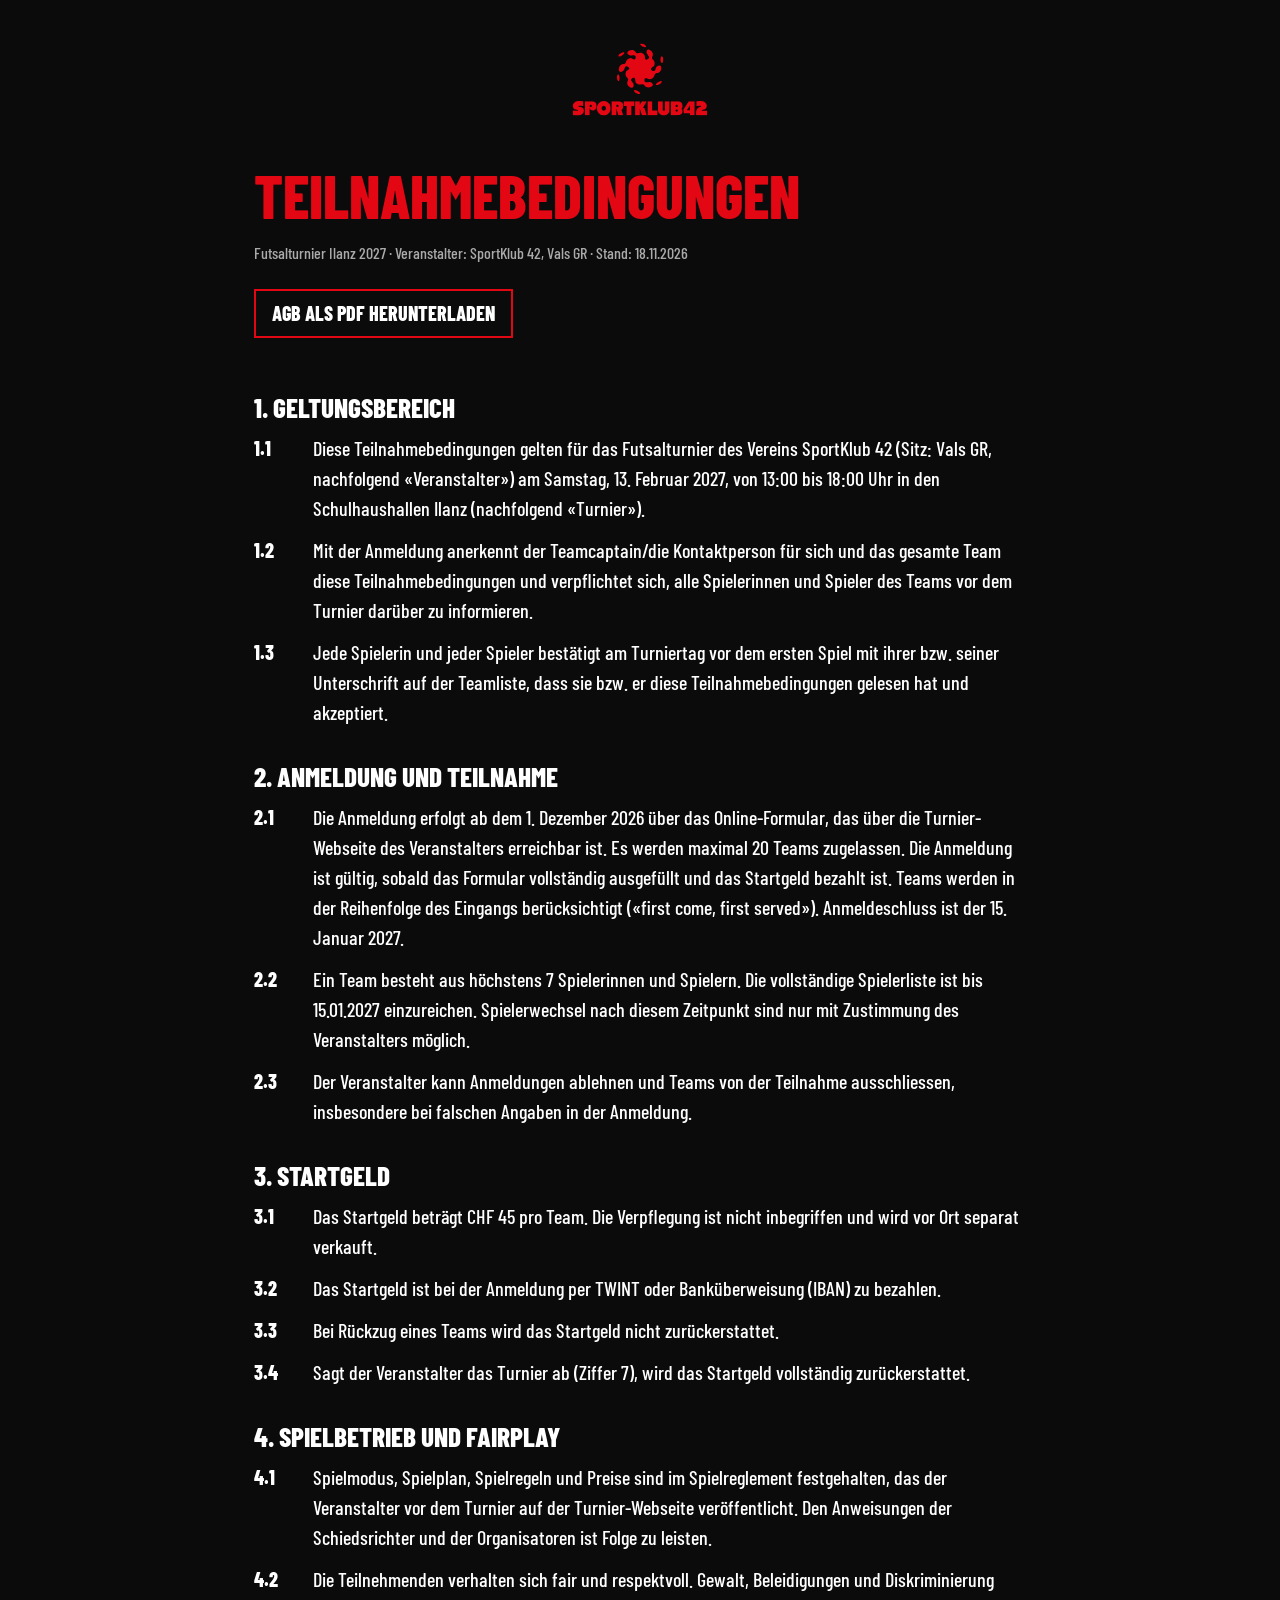
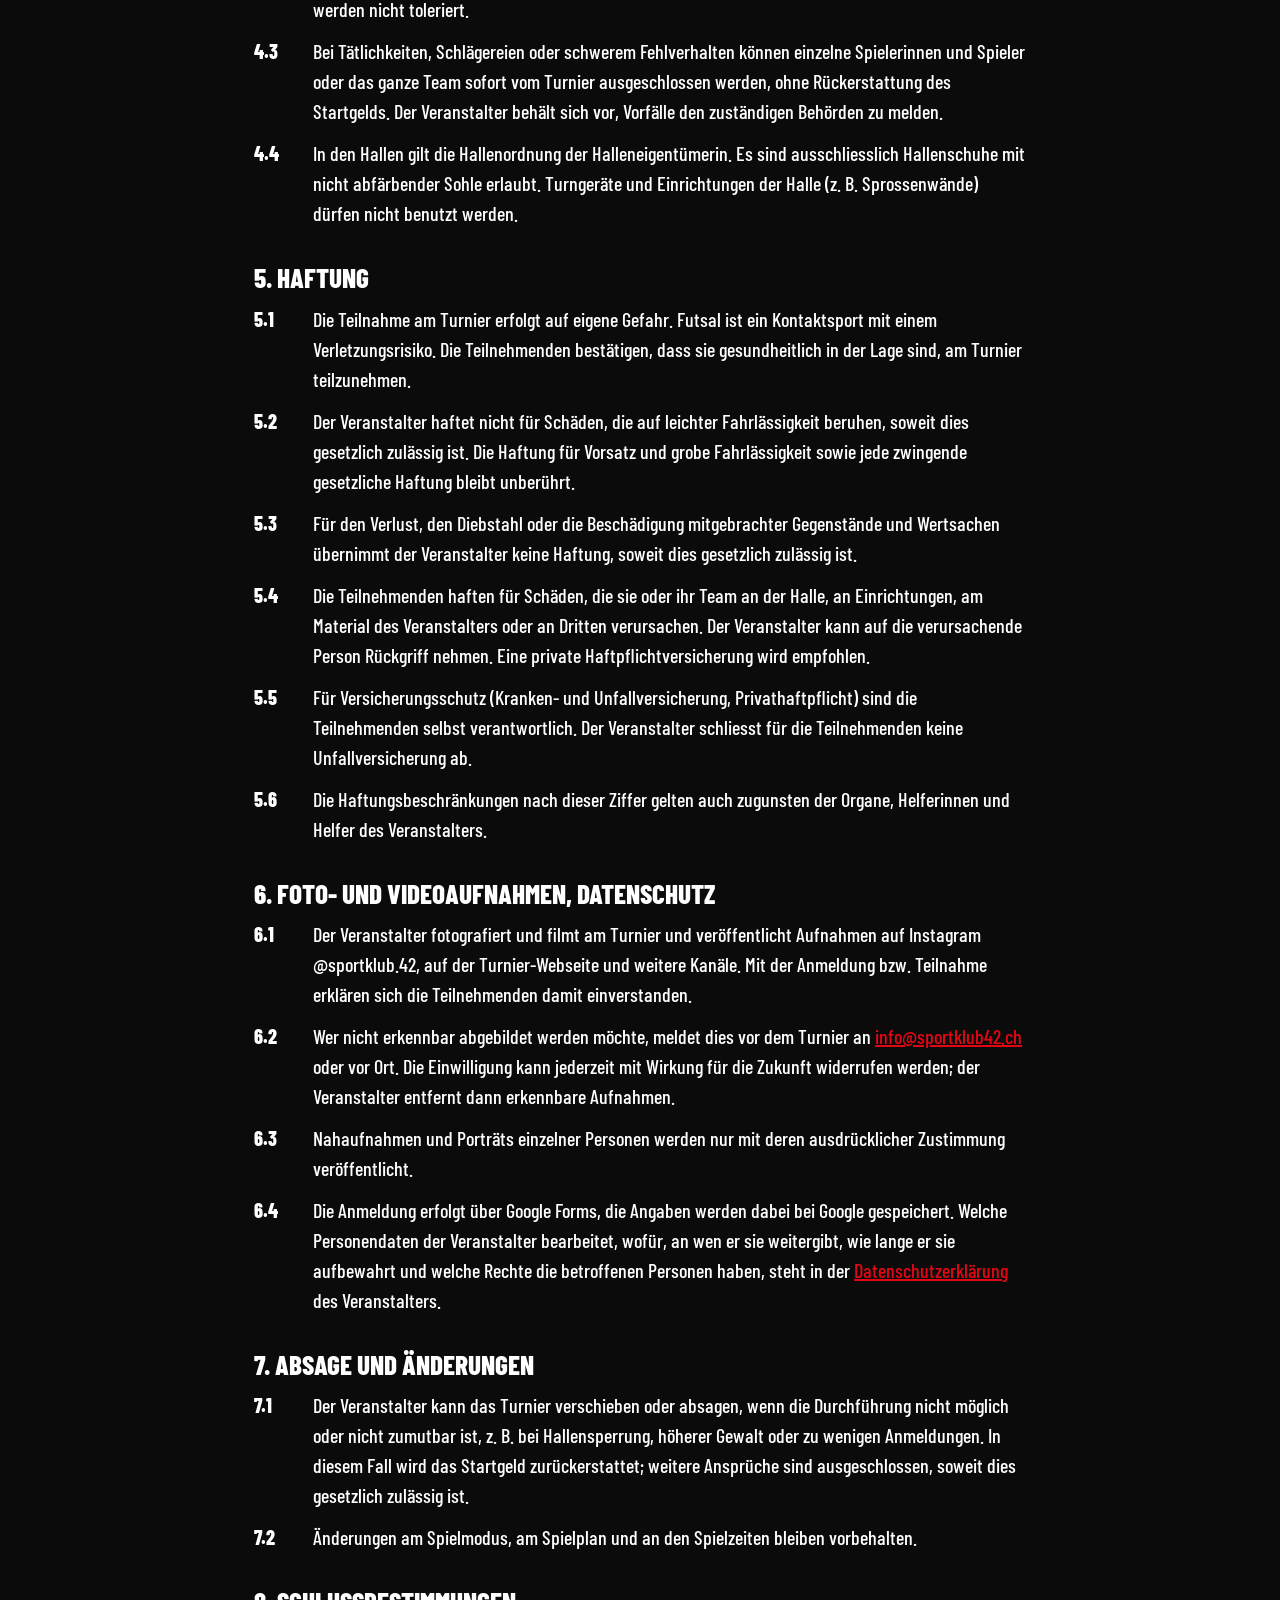
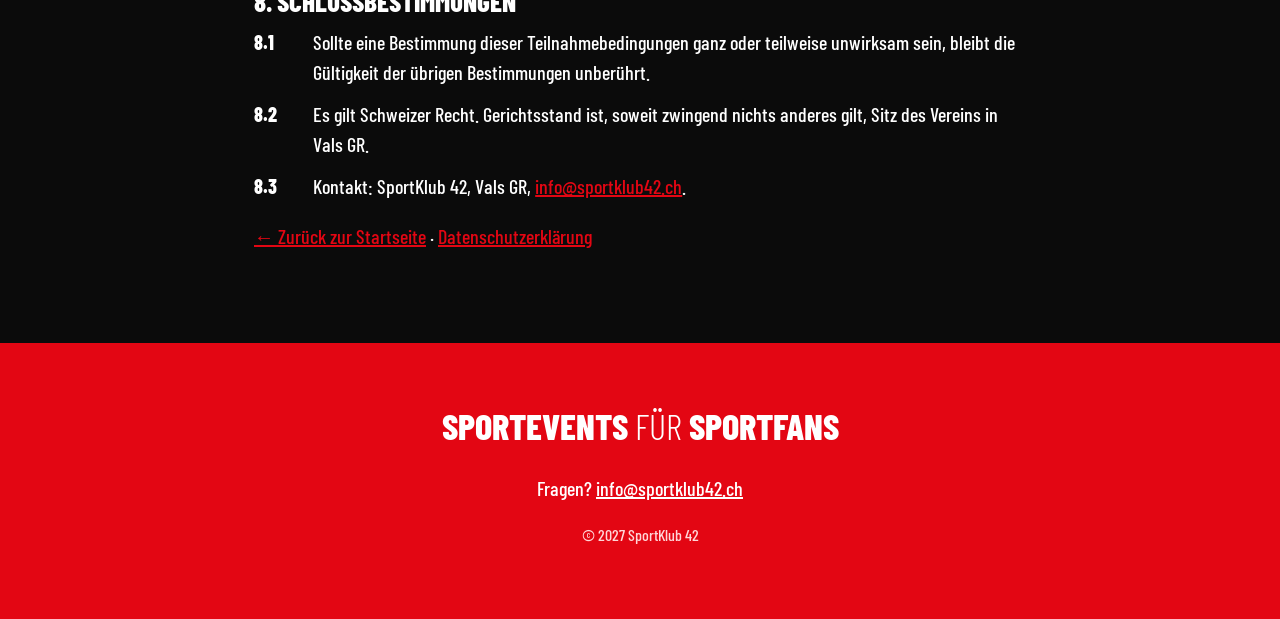
==== agb.html @ 1ab391d5 "AGBs" ====
<!DOCTYPE html>
<html lang="de">
<head>
  <meta charset="UTF-8">
  <meta name="viewport" content="width=device-width, initial-scale=1">
  <title>Teilnahmebedingungen · SportKlub 42</title>
  <meta name="robots" content="noindex">
  <link rel="icon" href="favicon.svg" type="image/svg+xml">
  <link rel="preconnect" href="https://fonts.googleapis.com">
  <link rel="preconnect" href="https://fonts.gstatic.com" crossorigin>
  <link href="https://fonts.googleapis.com/css2?family=Barlow+Condensed:wght@300;500;700;800&display=swap" rel="stylesheet">
  <link rel="stylesheet" href="style.css">
  <style>
    .legal-head { text-align: center; padding: 2.5rem 1.5rem 0; }
    .legal-head img { width: 140px; }
    .legal { padding-top: 2.5rem; border-top: 0; }
    .legal h1 { font-size: clamp(2.25rem, 8vw, 3.75rem); color: var(--rot); }
    .legal h2 { font-size: 1.7rem; color: var(--weiss); margin: 2.25rem 0 .75rem; }
    .legal ul { padding-left: 1.3rem; }
    .legal li { margin-bottom: .5rem; }
    mark { background: #ffe600; color: #000; padding: 0 .2em; }
      .legal .dl { display:inline-block; margin:.25rem 0 1.25rem; padding:.45rem 1rem; border:2px solid var(--rot); color:var(--weiss); text-decoration:none; font-weight:800; text-transform:uppercase; }
    .legal .dl:hover { background: var(--rot); }
    .legal .num { display:grid; grid-template-columns:3.2rem 1fr; gap:0 .5rem; margin:0 0 .75rem; }
    .legal .num span.n { font-weight:800; }
    .legal .num p { margin:0; }
    @media print {
      @page { size: A4; margin: 20mm 18mm; }
      body { background:#fff; color:#000; font-family: Arial, Helvetica, sans-serif; font-weight:400; font-size:10.5pt; line-height:1.45; }
      a { color:#000; text-decoration:none; }
      .legal-head, .dl, footer, .back { display:none !important; }
      .legal { padding-top:0; }
      .legal h1 { color:#000; font-family: Arial, Helvetica, sans-serif; font-size:22pt; text-transform:none; margin-bottom:.3rem; }
      .legal h2 { color:#000; font-family: Arial, Helvetica, sans-serif; font-size:13pt; text-transform:none; margin:1.2rem 0 .4rem; break-after:avoid; }
      .legal .num { break-inside:avoid; grid-template-columns:10mm 1fr; }
      .small { color:#555; font-size:9pt; }
      mark { background:#ffe600; }
    }
  </style>
</head>
<body>

<div class="legal-head"><a href="index.html"><img src="logo.svg" alt="SportKlub 42"></a></div>

<main>
<section class="legal">
  <h1>Teilnahme&shy;bedingungen</h1>
  <p class="small">Futsalturnier Ilanz 2027 · Veranstalter: SportKlub 42, Vals GR · Stand: 18.11.2026</p>
  <p><a class="dl" href="agb.pdf" download>AGB als PDF herunterladen</a></p>
  <h2>1. Geltungsbereich</h2>
  <div class="num"><span class="n">1.1</span><p>Diese Teilnahmebedingungen gelten für das Futsalturnier des Vereins SportKlub 42 (Sitz: Vals GR, nachfolgend «Veranstalter») am Samstag, 13. Februar 2027, von 13:00 bis 18:00 Uhr in den Schulhaushallen Ilanz (nachfolgend «Turnier»).</p></div>
  <div class="num"><span class="n">1.2</span><p>Mit der Anmeldung anerkennt der Teamcaptain/die Kontaktperson für sich und das gesamte Team diese Teilnahmebedingungen und verpflichtet sich, alle Spielerinnen und Spieler des Teams vor dem Turnier darüber zu informieren.</p></div>
  <div class="num"><span class="n">1.3</span><p>Jede Spielerin und jeder Spieler bestätigt am Turniertag vor dem ersten Spiel mit ihrer bzw. seiner Unterschrift auf der Teamliste, dass sie bzw. er diese Teilnahmebedingungen gelesen hat und akzeptiert.</p></div>
  <h2>2. Anmeldung und Teilnahme</h2>
  <div class="num"><span class="n">2.1</span><p>Die Anmeldung erfolgt ab dem 1. Dezember 2026 über das Online-Formular, das über die Turnier-Webseite des Veranstalters erreichbar ist. Es werden maximal 20 Teams zugelassen. Die Anmeldung ist gültig, sobald das Formular vollständig ausgefüllt und das Startgeld bezahlt ist. Teams werden in der Reihenfolge des Eingangs berücksichtigt («first come, first served»). Anmeldeschluss ist der 15. Januar 2027.</p></div>
  <div class="num"><span class="n">2.2</span><p>Ein Team besteht aus höchstens 7 Spielerinnen und Spielern. Die vollständige Spielerliste ist bis 15.01.2027 einzureichen. Spielerwechsel nach diesem Zeitpunkt sind nur mit Zustimmung des Veranstalters möglich.</p></div>
  <div class="num"><span class="n">2.3</span><p>Der Veranstalter kann Anmeldungen ablehnen und Teams von der Teilnahme ausschliessen, insbesondere bei falschen Angaben in der Anmeldung.</p></div>
  <h2>3. Startgeld</h2>
  <div class="num"><span class="n">3.1</span><p>Das Startgeld beträgt CHF 45 pro Team. Die Verpflegung ist nicht inbegriffen und wird vor Ort separat verkauft.</p></div>
  <div class="num"><span class="n">3.2</span><p>Das Startgeld ist bei der Anmeldung per TWINT oder Banküberweisung (IBAN) zu bezahlen.</p></div>
  <div class="num"><span class="n">3.3</span><p>Bei Rückzug eines Teams wird das Startgeld nicht zurückerstattet.</p></div>
  <div class="num"><span class="n">3.4</span><p>Sagt der Veranstalter das Turnier ab (Ziffer 7), wird das Startgeld vollständig zurückerstattet.</p></div>
  <h2>4. Spielbetrieb und Fairplay</h2>
  <div class="num"><span class="n">4.1</span><p>Spielmodus, Spielplan, Spielregeln und Preise sind im Spielreglement festgehalten, das der Veranstalter vor dem Turnier auf der Turnier-Webseite veröffentlicht. Den Anweisungen der Schiedsrichter und der Organisatoren ist Folge zu leisten.</p></div>
  <div class="num"><span class="n">4.2</span><p>Die Teilnehmenden verhalten sich fair und respektvoll. Gewalt, Beleidigungen und Diskriminierung werden nicht toleriert.</p></div>
  <div class="num"><span class="n">4.3</span><p>Bei Tätlichkeiten, Schlägereien oder schwerem Fehlverhalten können einzelne Spielerinnen und Spieler oder das ganze Team sofort vom Turnier ausgeschlossen werden, ohne Rückerstattung des Startgelds. Der Veranstalter behält sich vor, Vorfälle den zuständigen Behörden zu melden.</p></div>
  <div class="num"><span class="n">4.4</span><p>In den Hallen gilt die Hallenordnung der Halleneigentümerin. Es sind ausschliesslich Hallenschuhe mit nicht abfärbender Sohle erlaubt. Turngeräte und Einrichtungen der Halle (z. B. Sprossenwände) dürfen nicht benutzt werden.</p></div>
  <h2>5. Haftung</h2>
  <div class="num"><span class="n">5.1</span><p>Die Teilnahme am Turnier erfolgt auf eigene Gefahr. Futsal ist ein Kontaktsport mit einem Verletzungsrisiko. Die Teilnehmenden bestätigen, dass sie gesundheitlich in der Lage sind, am Turnier teilzunehmen.</p></div>
  <div class="num"><span class="n">5.2</span><p>Der Veranstalter haftet nicht für Schäden, die auf leichter Fahrlässigkeit beruhen, soweit dies gesetzlich zulässig ist. Die Haftung für Vorsatz und grobe Fahrlässigkeit sowie jede zwingende gesetzliche Haftung bleibt unberührt.</p></div>
  <div class="num"><span class="n">5.3</span><p>Für den Verlust, den Diebstahl oder die Beschädigung mitgebrachter Gegenstände und Wertsachen übernimmt der Veranstalter keine Haftung, soweit dies gesetzlich zulässig ist.</p></div>
  <div class="num"><span class="n">5.4</span><p>Die Teilnehmenden haften für Schäden, die sie oder ihr Team an der Halle, an Einrichtungen, am Material des Veranstalters oder an Dritten verursachen. Der Veranstalter kann auf die verursachende Person Rückgriff nehmen. Eine private Haftpflichtversicherung wird empfohlen.</p></div>
  <div class="num"><span class="n">5.5</span><p>Für Versicherungsschutz (Kranken- und Unfallversicherung, Privathaftpflicht) sind die Teilnehmenden selbst verantwortlich. Der Veranstalter schliesst für die Teilnehmenden keine Unfallversicherung ab.</p></div>
  <div class="num"><span class="n">5.6</span><p>Die Haftungsbeschränkungen nach dieser Ziffer gelten auch zugunsten der Organe, Helferinnen und Helfer des Veranstalters.</p></div>
  <h2>6. Foto- und Videoaufnahmen, Datenschutz</h2>
  <div class="num"><span class="n">6.1</span><p>Der Veranstalter fotografiert und filmt am Turnier und veröffentlicht Aufnahmen auf Instagram @sportklub.42, auf der Turnier-Webseite und weitere Kanäle. Mit der Anmeldung bzw. Teilnahme erklären sich die Teilnehmenden damit einverstanden.</p></div>
  <div class="num"><span class="n">6.2</span><p>Wer nicht erkennbar abgebildet werden möchte, meldet dies vor dem Turnier an <a href="mailto:info@sportklub42.ch">info@sportklub42.ch</a> oder vor Ort. Die Einwilligung kann jederzeit mit Wirkung für die Zukunft widerrufen werden; der Veranstalter entfernt dann erkennbare Aufnahmen.</p></div>
  <div class="num"><span class="n">6.3</span><p>Nahaufnahmen und Porträts einzelner Personen werden nur mit deren ausdrücklicher Zustimmung veröffentlicht.</p></div>
  <div class="num"><span class="n">6.4</span><p>Die Anmeldung erfolgt über Google Forms, die Angaben werden dabei bei Google gespeichert. Welche Personendaten der Veranstalter bearbeitet, wofür, an wen er sie weitergibt, wie lange er sie aufbewahrt und welche Rechte die betroffenen Personen haben, steht in der <a href="datenschutz.html">Datenschutzerklärung</a> des Veranstalters.</p></div>
  <h2>7. Absage und Änderungen</h2>
  <div class="num"><span class="n">7.1</span><p>Der Veranstalter kann das Turnier verschieben oder absagen, wenn die Durchführung nicht möglich oder nicht zumutbar ist, z. B. bei Hallensperrung, höherer Gewalt oder zu wenigen Anmeldungen. In diesem Fall wird das Startgeld zurückerstattet; weitere Ansprüche sind ausgeschlossen, soweit dies gesetzlich zulässig ist.</p></div>
  <div class="num"><span class="n">7.2</span><p>Änderungen am Spielmodus, am Spielplan und an den Spielzeiten bleiben vorbehalten.</p></div>
  <h2>8. Schlussbestimmungen</h2>
  <div class="num"><span class="n">8.1</span><p>Sollte eine Bestimmung dieser Teilnahmebedingungen ganz oder teilweise unwirksam sein, bleibt die Gültigkeit der übrigen Bestimmungen unberührt.</p></div>
  <div class="num"><span class="n">8.2</span><p>Es gilt Schweizer Recht. Gerichtsstand ist, soweit zwingend nichts anderes gilt, Sitz des Vereins in Vals GR.</p></div>
  <div class="num"><span class="n">8.3</span><p>Kontakt: SportKlub 42, Vals GR, <a href="mailto:info@sportklub42.ch">info@sportklub42.ch</a>.</p></div>
  <p class="back"><a href="index.html">← Zurück zur Startseite</a> · <a href="datenschutz.html">Datenschutzerklärung</a></p>
</section>
</main>

<footer>
  <p class="tagline">Sportevents <span>für</span> Sportfans</p>
  <p>Fragen? <a href="mailto:info@sportklub42.ch">info@sportklub42.ch</a></p>
  <p class="small">© 2027 SportKlub 42</p>
</footer>

</body>
</html>
---- style.css ----
/* Farben – hier kannst du sie zentral ändern */
:root {
  --rot: #E30613;
  --schwarz: #0b0b0b;
  --grau: #1a1a1a;
  --weiss: #ffffff;
}

* { box-sizing: border-box; }

body {
  margin: 0;
  background: var(--schwarz);
  color: var(--weiss);
  font-family: "Barlow Condensed", "Arial Narrow", sans-serif;
  font-weight: 500;
  font-size: 1.25rem;
  line-height: 1.5;
}

a { color: var(--rot); }

h1, h2, h3 {
  font-weight: 800;
  text-transform: uppercase;
  line-height: 1;
  margin: 0 0 1rem;
}

/* ---------- Start ---------- */
.hero {
  min-height: min(100vh, 820px);
  display: flex;
  flex-direction: column;
  align-items: center;
  justify-content: center;
  text-align: center;
  padding: 3rem 1.5rem;
  background: radial-gradient(circle at 50% 35%, #2a2a2a 0%, var(--schwarz) 70%);
}
.hero-logo { width: min(320px, 70vw); margin-bottom: 2.5rem; }
.kicker { text-transform: uppercase; letter-spacing: .2em; font-weight: 300; margin: 0 0 .5rem; color: #bbb; }
.hero h1 { font-size: clamp(2.5rem, 10vw, 7rem); overflow-wrap: anywhere; }
.hero-date { font-size: 1.5rem; margin: 0 0 2rem; }

.button {
  display: inline-block;
  background: var(--rot);
  color: var(--weiss);
  text-decoration: none;
  text-transform: uppercase;
  font-weight: 700;
  font-size: 1.4rem;
  letter-spacing: .05em;
  padding: .8rem 2.2rem;
  border-radius: 999px;
}
.button:hover { background: #c00510; }

/* ---------- Abschnitte ---------- */
section {
  max-width: 820px;
  margin: 0 auto;
  padding: 4.5rem 1.5rem;
  border-top: 1px solid #222;
}
section h2 { font-size: clamp(2.5rem, 7vw, 3.75rem); color: var(--rot); }

.facts { margin: 0 0 1.5rem; }
.facts div {
  display: grid;
  grid-template-columns: 12.5rem 1fr;
  gap: 1rem;
  padding: .7rem 0;
  border-bottom: 1px solid #222;
}
.facts dt { text-transform: uppercase; font-weight: 700; color: #999; }
.facts dd { margin: 0; }

.steps { padding-left: 1.4rem; margin: 0 0 2rem; }
.steps li { margin-bottom: .6rem; }
.steps li::marker { color: var(--rot); font-weight: 800; }

.form-wrap {
  background: var(--weiss);
  border-radius: 12px;
  overflow: hidden;
}
.form-wrap iframe { display: block; width: 100%; height: 1100px; border: 0; }

.pay { display: grid; grid-template-columns: 1fr 1fr; gap: 1.5rem; margin-top: 1.5rem; }
.pay-box { background: var(--grau); border-radius: 12px; padding: 1.75rem; }
.pay-box h3 { font-size: 1.8rem; }
.qr { width: 100%; max-width: 260px; display: block; background: var(--weiss); border-radius: 8px; padding: 8px; }
.bank { margin: 0; display: grid; grid-template-columns: auto 1fr; gap: .4rem 1rem; }
.bank dt { color: #999; text-transform: uppercase; font-weight: 700; }
.bank dd { margin: 0; }
.mono { font-family: ui-monospace, Menlo, Consolas, monospace; font-size: 1.05rem; word-break: break-all; }

.small { font-size: 1rem; color: #aaa; }

/* ---------- Fusszeile ---------- */
footer {
  background: var(--rot);
  text-align: center;
  padding: 3.5rem 1.5rem;
}
footer a { color: var(--weiss); }
footer .small { color: #ffd6d8; max-width: 620px; margin-left: auto; margin-right: auto; }
.tagline { font-size: 2.25rem; font-weight: 800; text-transform: uppercase; margin: 0 0 1rem; }
.tagline span { font-weight: 300; }

/* ---------- Handy ---------- */
@media (max-width: 640px) {
  .facts div { grid-template-columns: 1fr; gap: 0; }
  .pay { grid-template-columns: 1fr; }
}
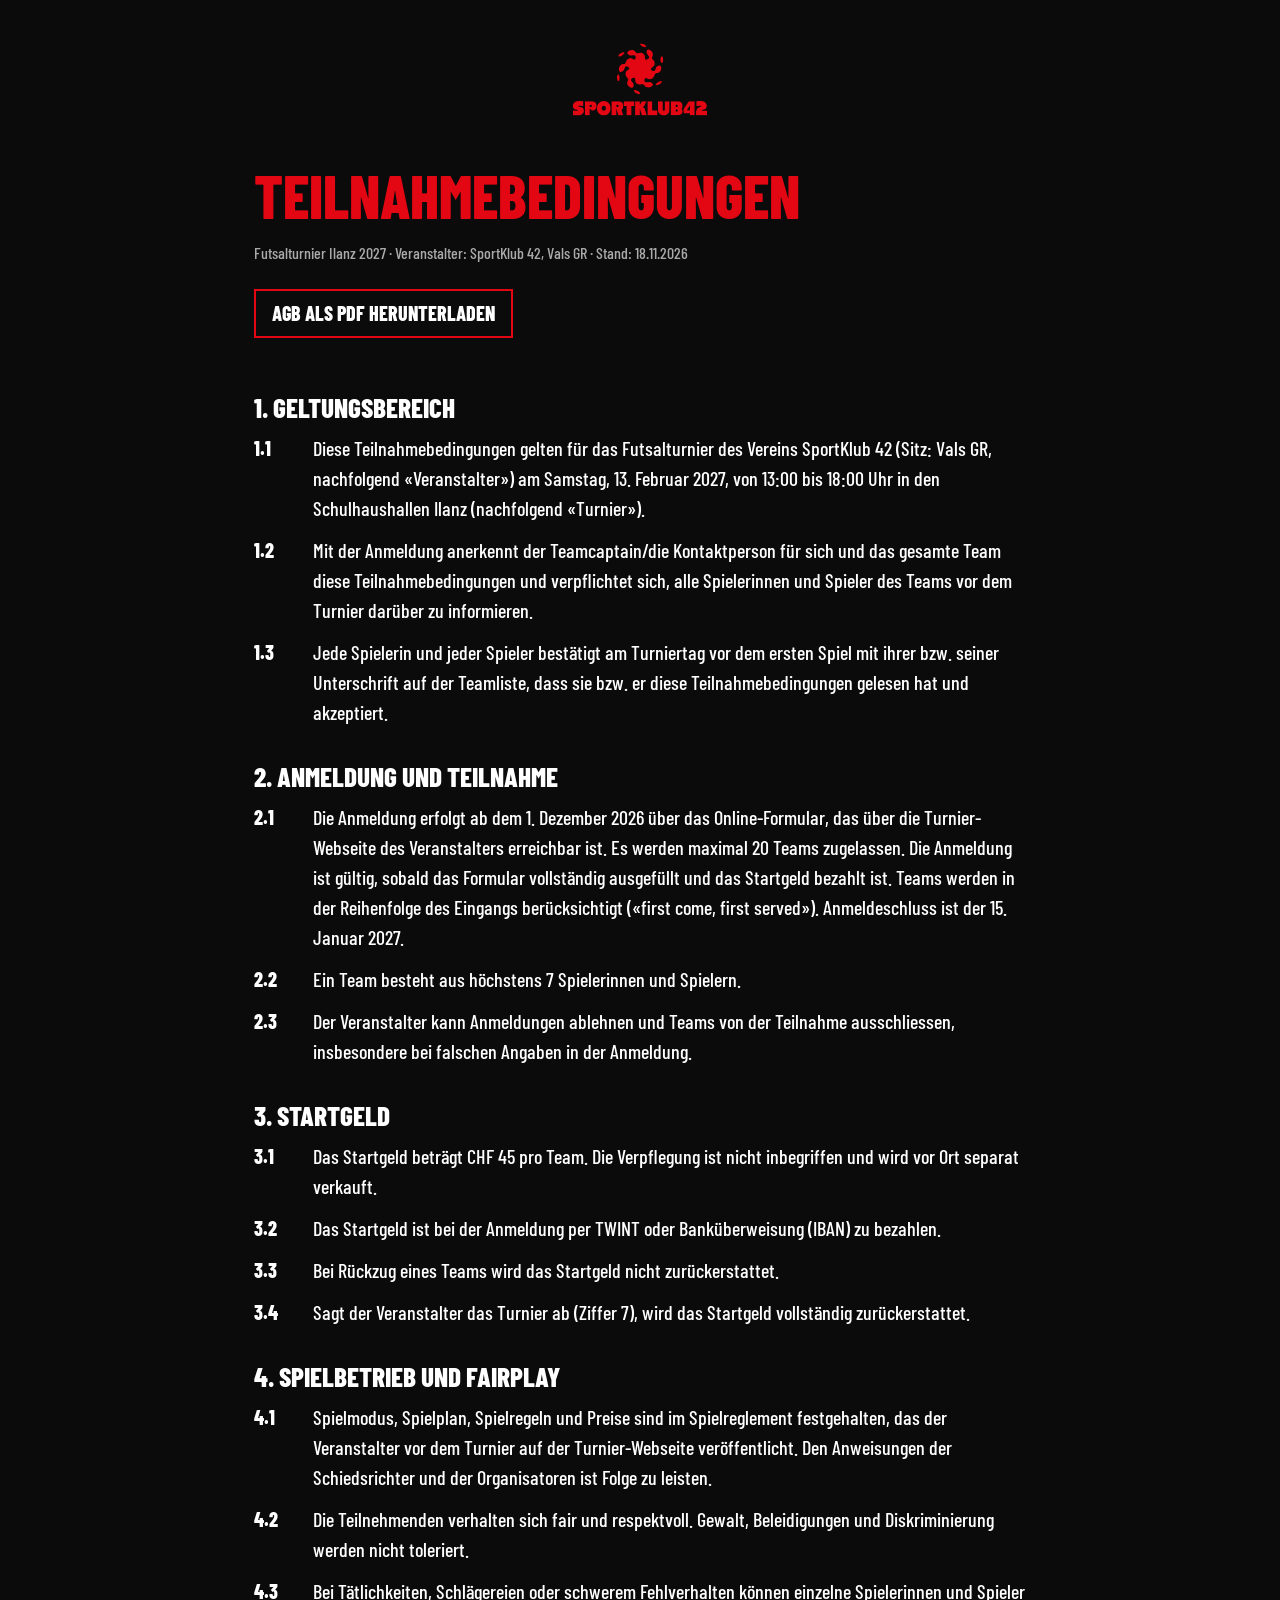
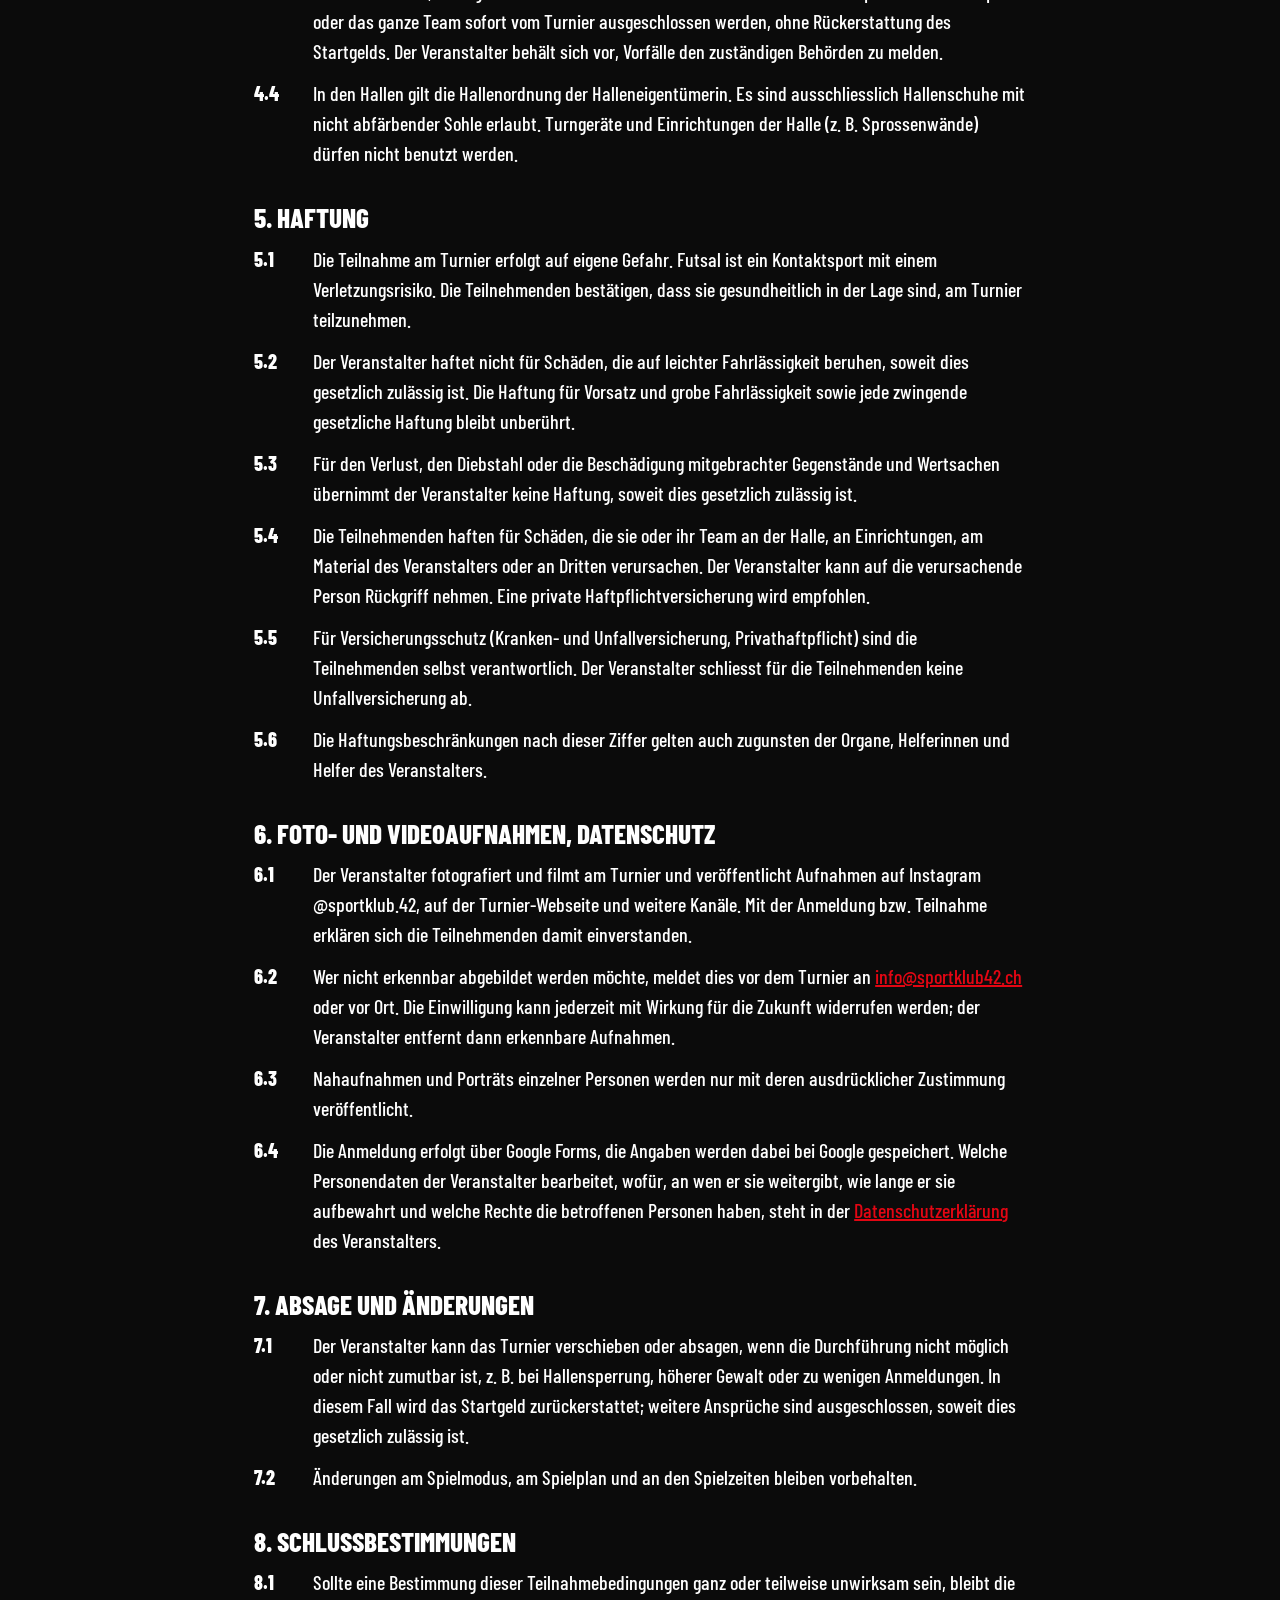
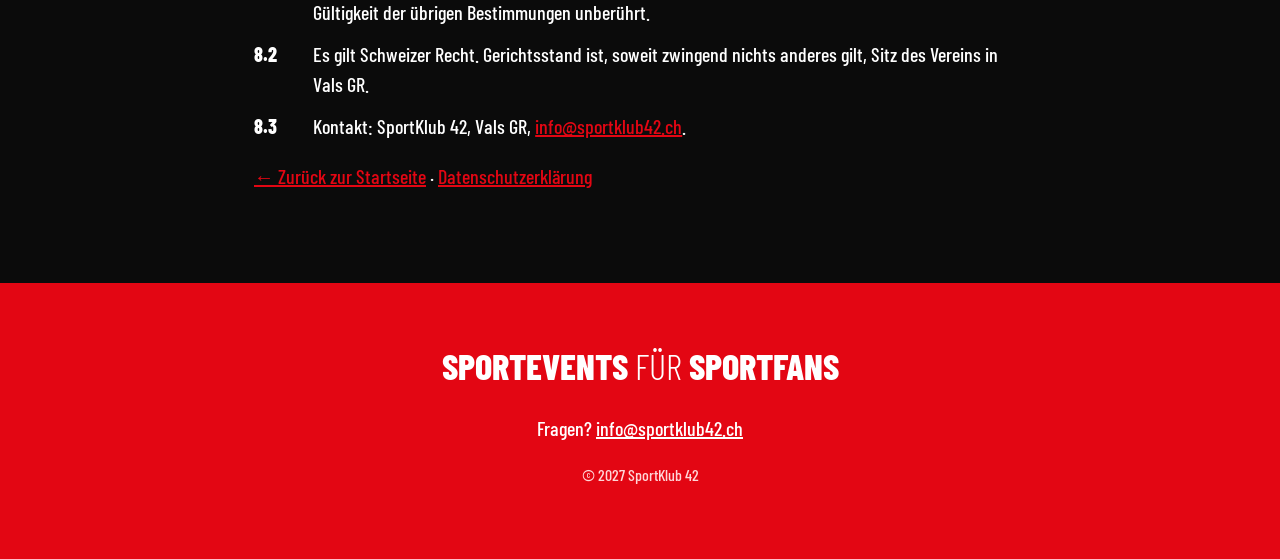
==== commit 2c91a07d: "AGB anpassung" ====
--- a/agb.html
+++ b/agb.html
@@ -53,7 +53,7 @@
   <div class="num"><span class="n">1.3</span><p>Jede Spielerin und jeder Spieler bestätigt am Turniertag vor dem ersten Spiel mit ihrer bzw. seiner Unterschrift auf der Teamliste, dass sie bzw. er diese Teilnahmebedingungen gelesen hat und akzeptiert.</p></div>
   <h2>2. Anmeldung und Teilnahme</h2>
   <div class="num"><span class="n">2.1</span><p>Die Anmeldung erfolgt ab dem 1. Dezember 2026 über das Online-Formular, das über die Turnier-Webseite des Veranstalters erreichbar ist. Es werden maximal 20 Teams zugelassen. Die Anmeldung ist gültig, sobald das Formular vollständig ausgefüllt und das Startgeld bezahlt ist. Teams werden in der Reihenfolge des Eingangs berücksichtigt («first come, first served»). Anmeldeschluss ist der 15. Januar 2027.</p></div>
-  <div class="num"><span class="n">2.2</span><p>Ein Team besteht aus höchstens 7 Spielerinnen und Spielern. Die vollständige Spielerliste ist bis 15.01.2027 einzureichen. Spielerwechsel nach diesem Zeitpunkt sind nur mit Zustimmung des Veranstalters möglich.</p></div>
+  <div class="num"><span class="n">2.2</span><p>Ein Team besteht aus höchstens 7 Spielerinnen und Spielern.</p></div>
   <div class="num"><span class="n">2.3</span><p>Der Veranstalter kann Anmeldungen ablehnen und Teams von der Teilnahme ausschliessen, insbesondere bei falschen Angaben in der Anmeldung.</p></div>
   <h2>3. Startgeld</h2>
   <div class="num"><span class="n">3.1</span><p>Das Startgeld beträgt CHF 45 pro Team. Die Verpflegung ist nicht inbegriffen und wird vor Ort separat verkauft.</p></div>
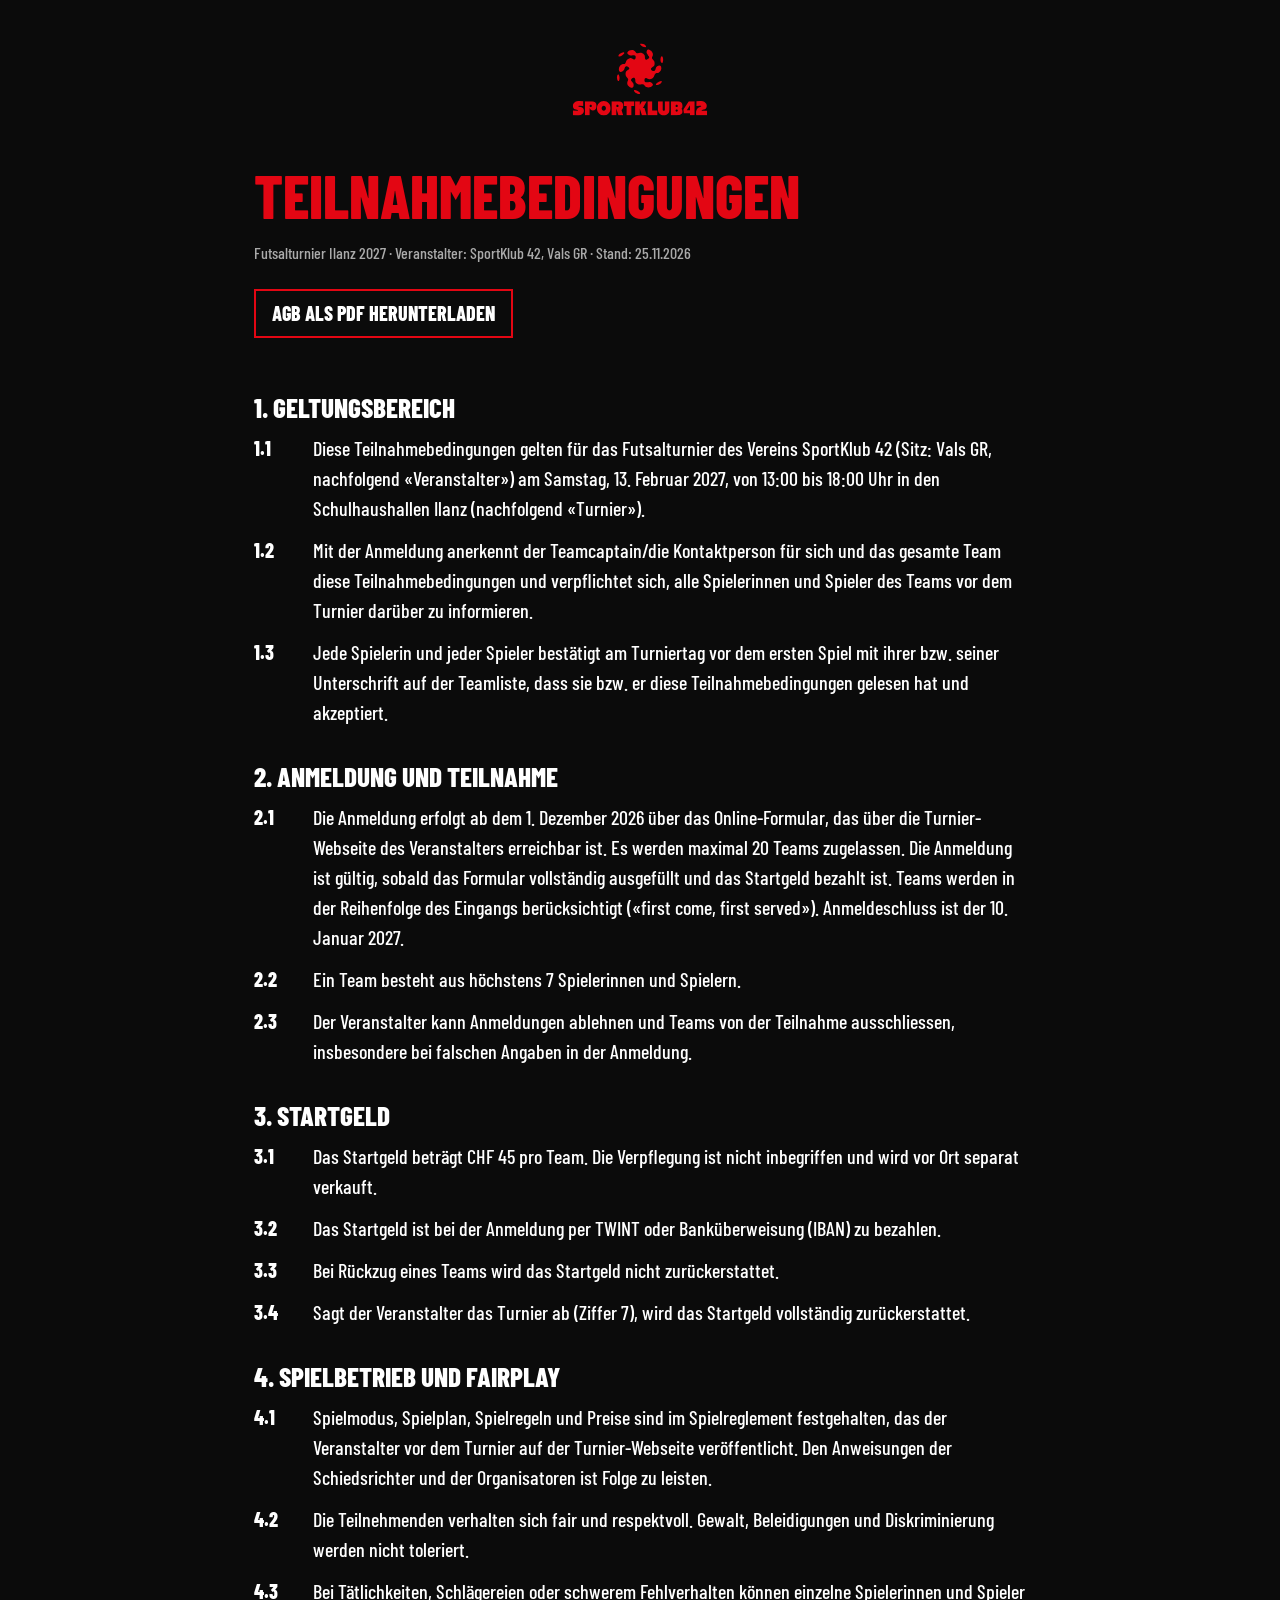
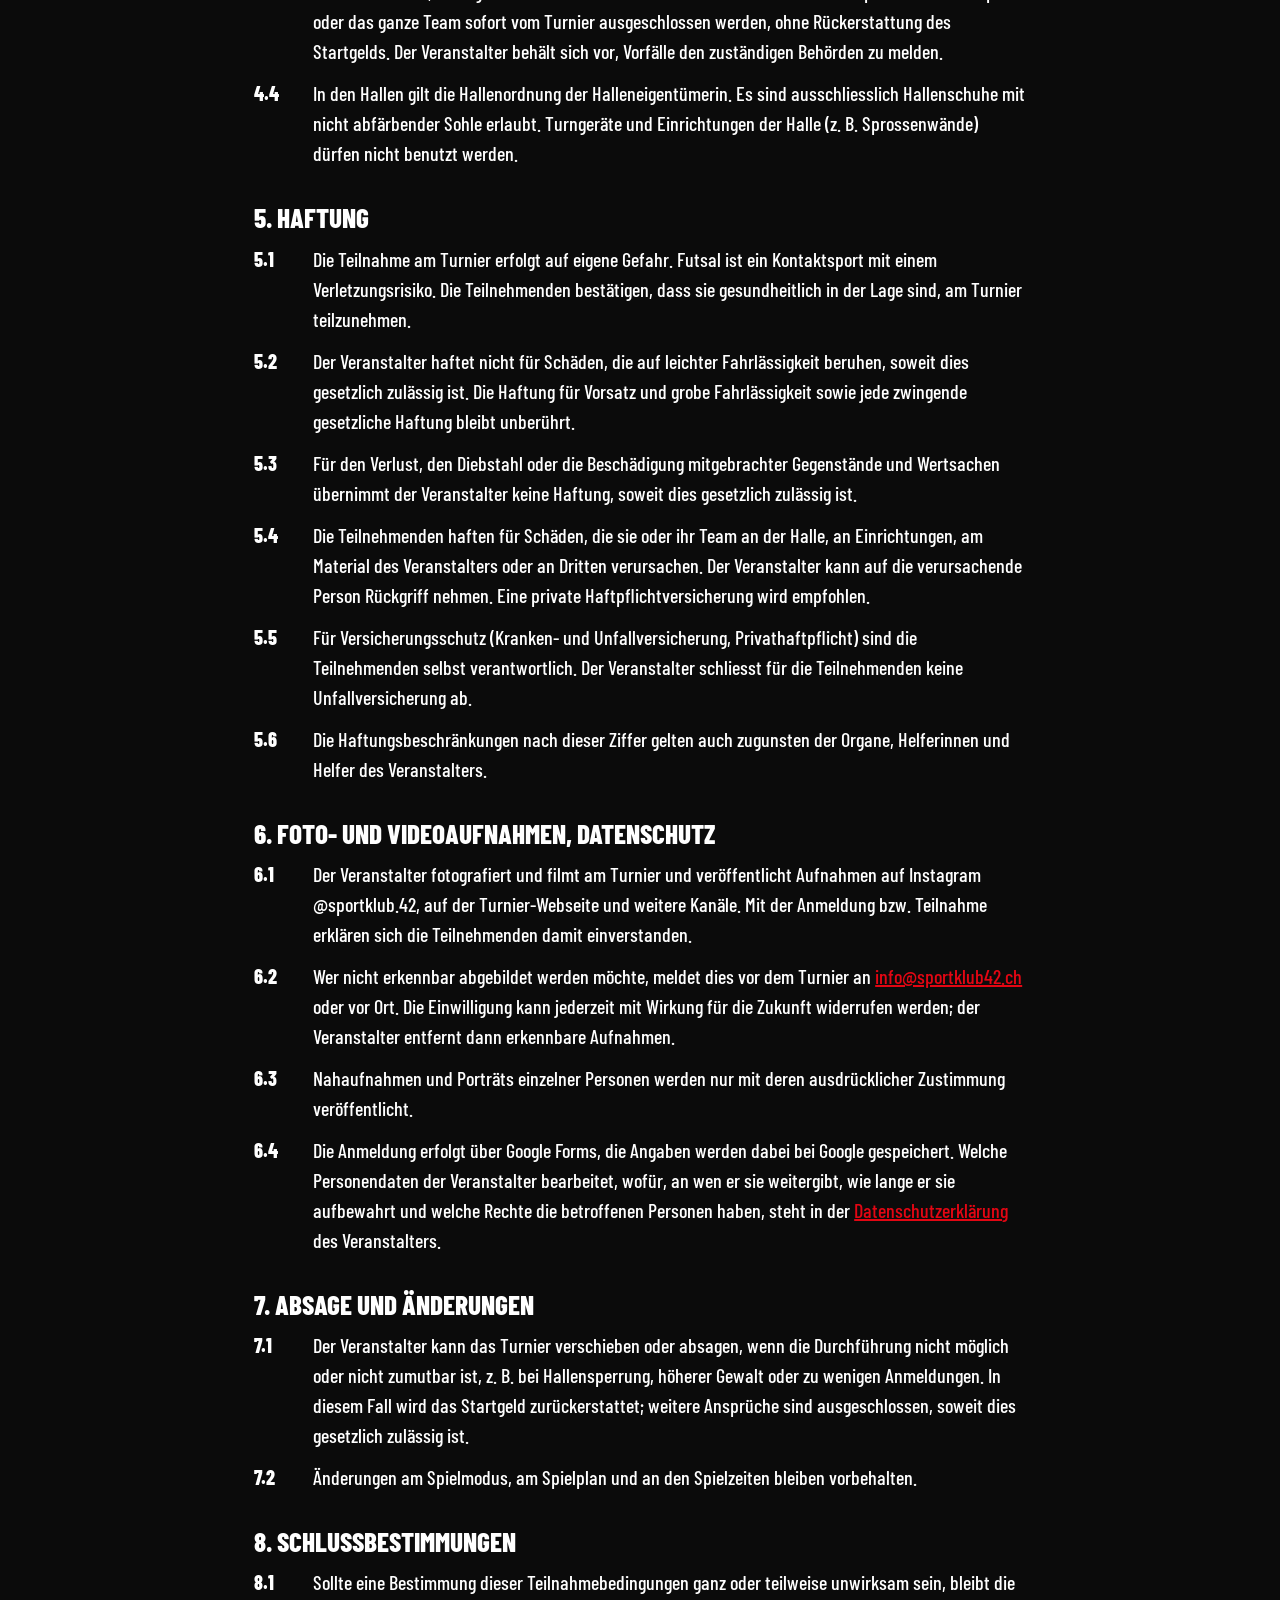
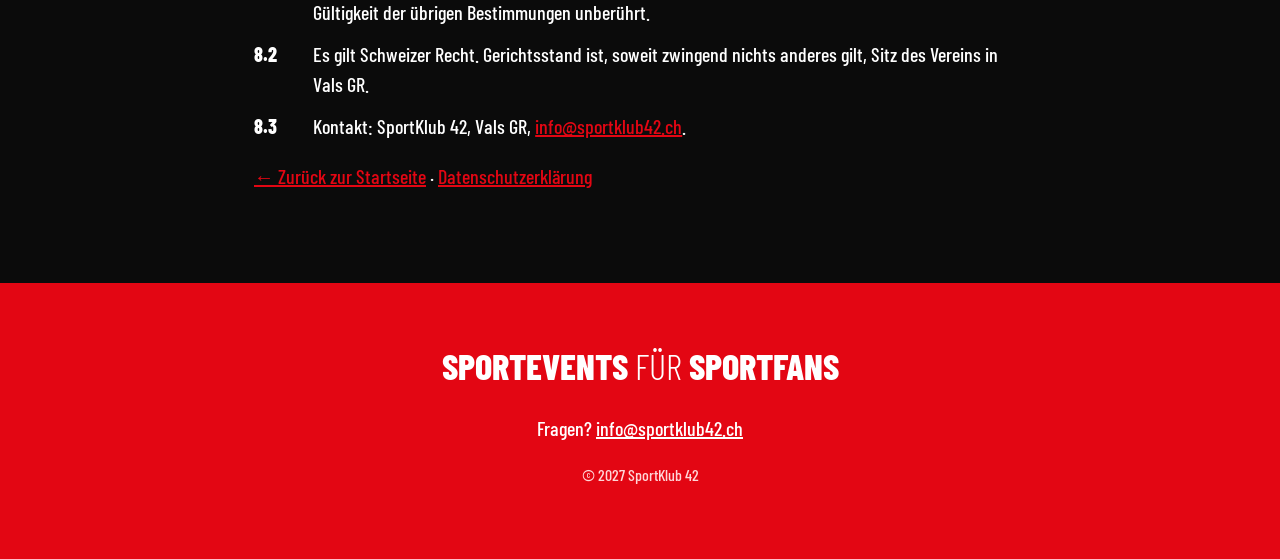
==== commit 6e4db273: "Anmelde frist angepasst" ====
--- a/agb.html
+++ b/agb.html
@@ -45,14 +45,14 @@
 <main>
 <section class="legal">
   <h1>Teilnahme&shy;bedingungen</h1>
-  <p class="small">Futsalturnier Ilanz 2027 · Veranstalter: SportKlub 42, Vals GR · Stand: 18.11.2026</p>
+  <p class="small">Futsalturnier Ilanz 2027 · Veranstalter: SportKlub 42, Vals GR · Stand: 25.11.2026</p>
   <p><a class="dl" href="agb.pdf" download>AGB als PDF herunterladen</a></p>
   <h2>1. Geltungsbereich</h2>
   <div class="num"><span class="n">1.1</span><p>Diese Teilnahmebedingungen gelten für das Futsalturnier des Vereins SportKlub 42 (Sitz: Vals GR, nachfolgend «Veranstalter») am Samstag, 13. Februar 2027, von 13:00 bis 18:00 Uhr in den Schulhaushallen Ilanz (nachfolgend «Turnier»).</p></div>
   <div class="num"><span class="n">1.2</span><p>Mit der Anmeldung anerkennt der Teamcaptain/die Kontaktperson für sich und das gesamte Team diese Teilnahmebedingungen und verpflichtet sich, alle Spielerinnen und Spieler des Teams vor dem Turnier darüber zu informieren.</p></div>
   <div class="num"><span class="n">1.3</span><p>Jede Spielerin und jeder Spieler bestätigt am Turniertag vor dem ersten Spiel mit ihrer bzw. seiner Unterschrift auf der Teamliste, dass sie bzw. er diese Teilnahmebedingungen gelesen hat und akzeptiert.</p></div>
   <h2>2. Anmeldung und Teilnahme</h2>
-  <div class="num"><span class="n">2.1</span><p>Die Anmeldung erfolgt ab dem 1. Dezember 2026 über das Online-Formular, das über die Turnier-Webseite des Veranstalters erreichbar ist. Es werden maximal 20 Teams zugelassen. Die Anmeldung ist gültig, sobald das Formular vollständig ausgefüllt und das Startgeld bezahlt ist. Teams werden in der Reihenfolge des Eingangs berücksichtigt («first come, first served»). Anmeldeschluss ist der 15. Januar 2027.</p></div>
+  <div class="num"><span class="n">2.1</span><p>Die Anmeldung erfolgt ab dem 1. Dezember 2026 über das Online-Formular, das über die Turnier-Webseite des Veranstalters erreichbar ist. Es werden maximal 20 Teams zugelassen. Die Anmeldung ist gültig, sobald das Formular vollständig ausgefüllt und das Startgeld bezahlt ist. Teams werden in der Reihenfolge des Eingangs berücksichtigt («first come, first served»). Anmeldeschluss ist der 10. Januar 2027.</p></div>
   <div class="num"><span class="n">2.2</span><p>Ein Team besteht aus höchstens 7 Spielerinnen und Spielern.</p></div>
   <div class="num"><span class="n">2.3</span><p>Der Veranstalter kann Anmeldungen ablehnen und Teams von der Teilnahme ausschliessen, insbesondere bei falschen Angaben in der Anmeldung.</p></div>
   <h2>3. Startgeld</h2>
